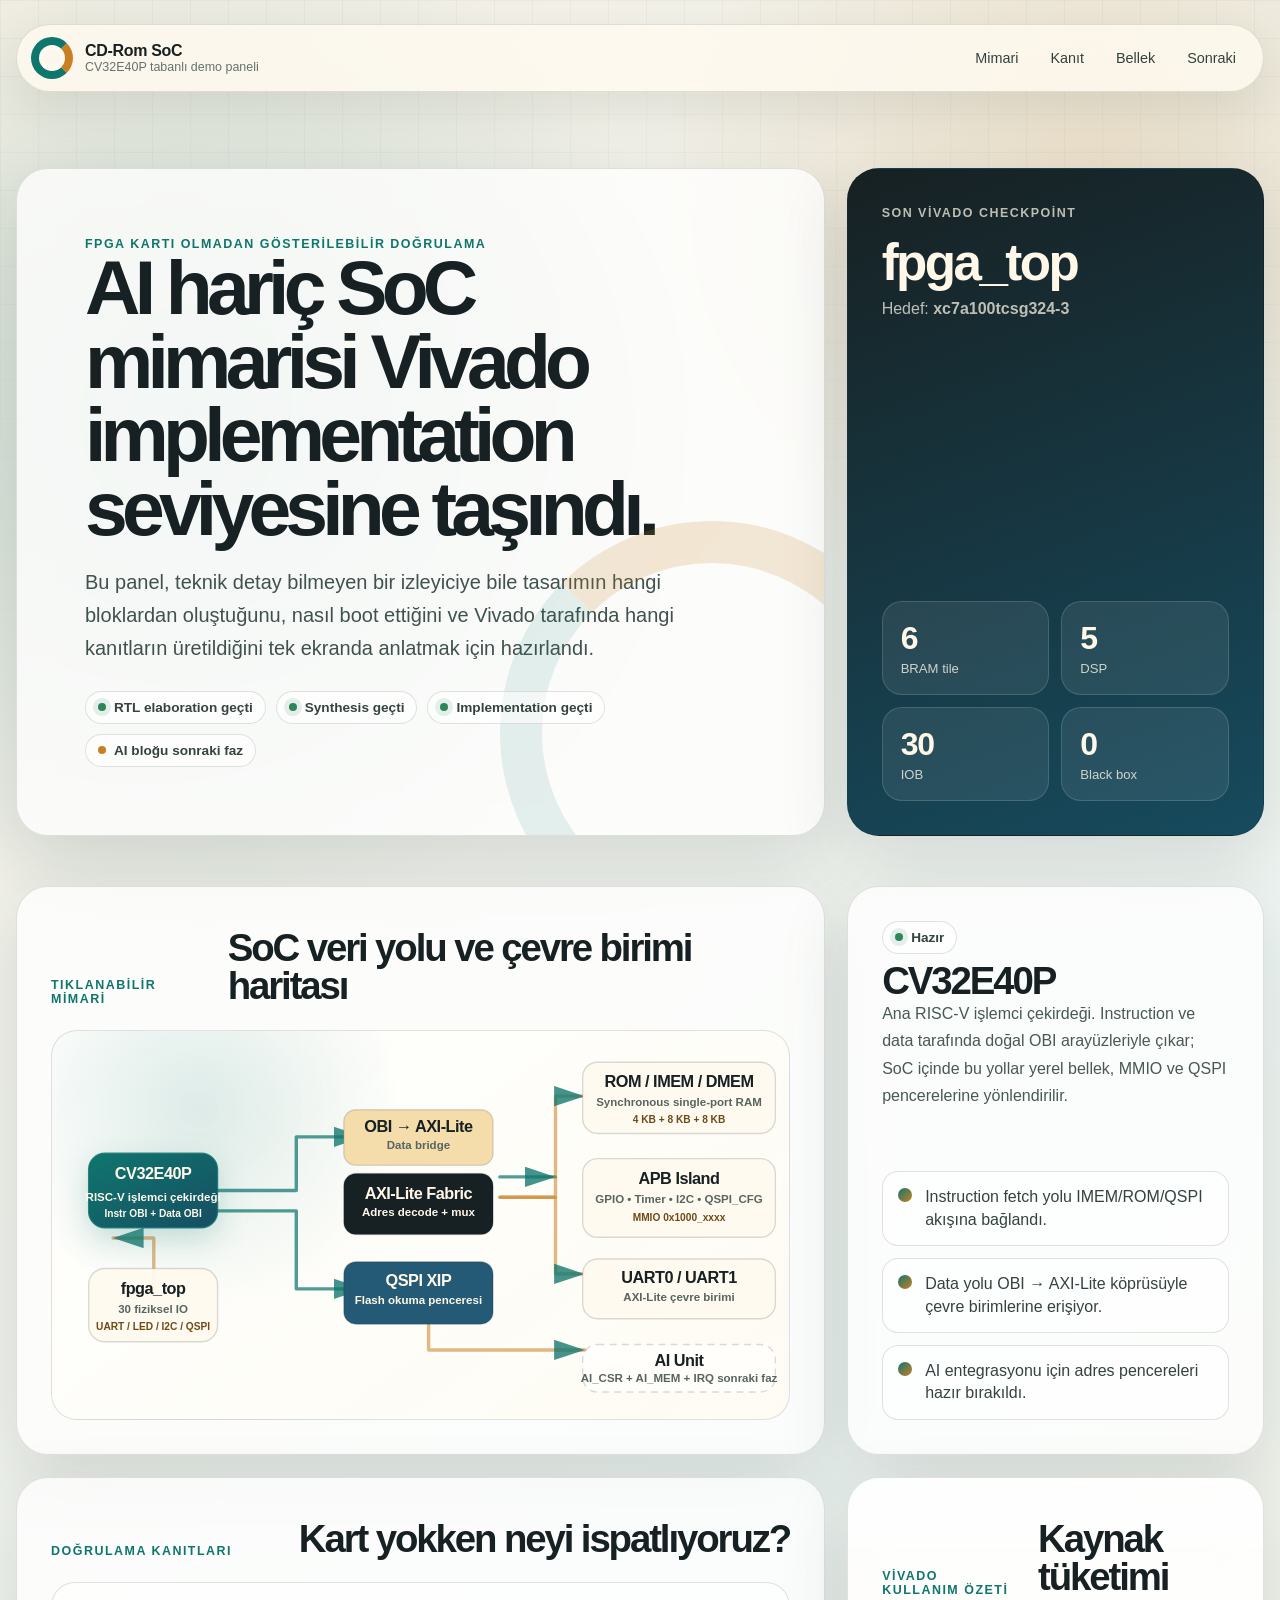
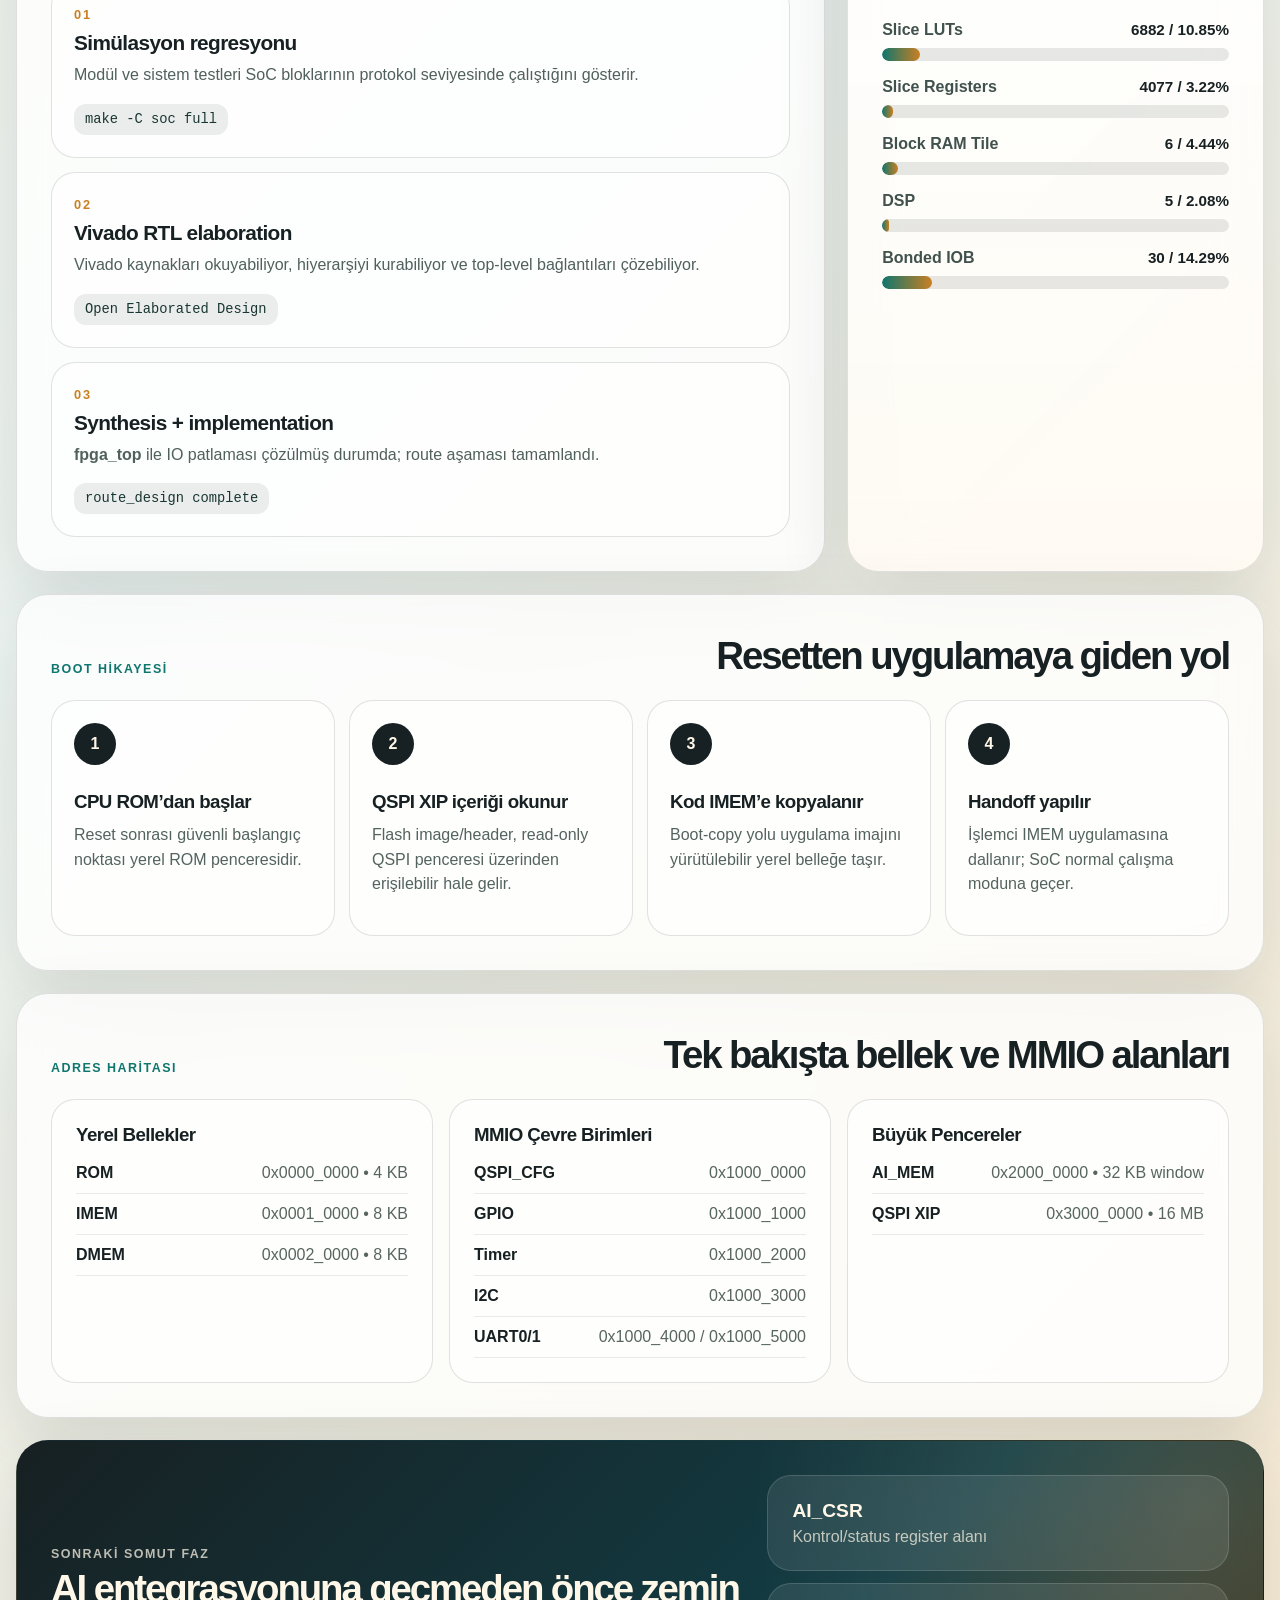
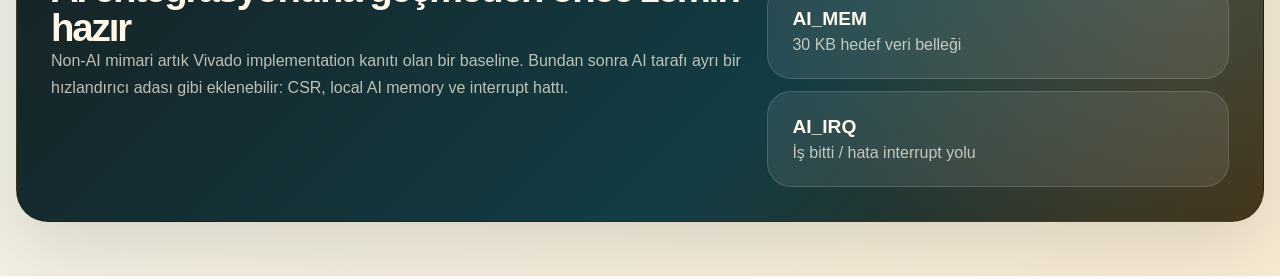
==== demo/index.html @ 30e5ddb4 "repo: add cd-rom soc baseline" ====
<!doctype html>
<html lang="tr">
  <head>
    <meta charset="utf-8" />
    <meta name="viewport" content="width=device-width, initial-scale=1" />
    <title>CD-Rom SoC Demo Dashboard</title>
    <link rel="stylesheet" href="styles.css" />
  </head>
  <body>
    <div class="page-shell">
      <header class="topbar">
        <a class="brand" href="../README.md" aria-label="CD-Rom SoC README">
          <span class="brand-mark" aria-hidden="true"></span>
          <span>
            <strong>CD-Rom SoC</strong>
            <small>CV32E40P tabanlı demo paneli</small>
          </span>
        </a>
        <nav class="topnav" aria-label="Sayfa bölümleri">
          <a href="#mimari">Mimari</a>
          <a href="#kanit">Kanıt</a>
          <a href="#bellek">Bellek</a>
          <a href="#sonraki">Sonraki</a>
        </nav>
      </header>

      <main>
        <section class="hero">
          <div class="hero-copy">
            <p class="eyebrow">FPGA kartı olmadan gösterilebilir doğrulama</p>
            <h1>AI hariç SoC mimarisi Vivado implementation seviyesine taşındı.</h1>
            <p class="hero-text">
              Bu panel, teknik detay bilmeyen bir izleyiciye bile tasarımın hangi bloklardan oluştuğunu,
              nasıl boot ettiğini ve Vivado tarafında hangi kanıtların üretildiğini tek ekranda anlatmak için hazırlandı.
            </p>
            <div class="hero-actions" aria-label="Önemli doğrulama çıktıları">
              <span class="status-pill success">RTL elaboration geçti</span>
              <span class="status-pill success">Synthesis geçti</span>
              <span class="status-pill success">Implementation geçti</span>
              <span class="status-pill muted">AI bloğu sonraki faz</span>
            </div>
          </div>

          <aside class="hero-card" aria-label="Vivado özet metrikleri">
            <div>
              <span class="panel-label">Son Vivado checkpoint</span>
              <h2>fpga_top</h2>
              <p>Hedef: <strong>xc7a100tcsg324-3</strong></p>
            </div>
            <div class="metric-grid compact">
              <article>
                <strong>6</strong>
                <span>BRAM tile</span>
              </article>
              <article>
                <strong>5</strong>
                <span>DSP</span>
              </article>
              <article>
                <strong>30</strong>
                <span>IOB</span>
              </article>
              <article>
                <strong>0</strong>
                <span>Black box</span>
              </article>
            </div>
          </aside>
        </section>

        <section id="mimari" class="section-grid">
          <div class="panel architecture-panel">
            <div class="panel-heading">
              <span class="panel-label">Tıklanabilir mimari</span>
              <h2>SoC veri yolu ve çevre birimi haritası</h2>
            </div>

            <div class="architecture-canvas" role="img" aria-label="CV32E40P SoC mimari diyagramı">
              <svg viewBox="0 0 1120 560" aria-hidden="true">
                <defs>
                  <marker id="arrow" markerWidth="12" markerHeight="12" refX="9" refY="3" orient="auto" markerUnits="strokeWidth">
                    <path d="M0,0 L0,6 L9,3 z" />
                  </marker>
                  <linearGradient id="coreGrad" x1="0" x2="1" y1="0" y2="1">
                    <stop offset="0%" stop-color="#0f766e" />
                    <stop offset="100%" stop-color="#164e63" />
                  </linearGradient>
                </defs>

                <path class="route route-main" d="M240 235 H360 V156 H460" />
                <path class="route route-main" d="M240 265 H360 V380 H460" />
                <path class="route route-main" d="M660 215 H742" />
                <path class="route route-soft" d="M660 245 H742 V96 H785" />
                <path class="route route-soft" d="M660 245 H742 V358 H785" />
                <path class="route route-soft" d="M555 420 V470 H785" />
                <path class="route route-soft" d="M150 380 V305 H90" />

                <g class="arch-node is-active" data-node="core" tabindex="0">
                  <rect x="54" y="180" width="190" height="110" rx="24" class="node-fill core-fill" />
                  <text x="149" y="218" text-anchor="middle" class="node-title light">CV32E40P</text>
                  <text x="149" y="250" text-anchor="middle" class="node-sub light">RISC-V işlemci çekirdeği</text>
                  <text x="149" y="274" text-anchor="middle" class="node-chip light">Instr OBI + Data OBI</text>
                </g>

                <g class="arch-node" data-node="bridge" tabindex="0">
                  <rect x="430" y="116" width="220" height="82" rx="18" class="node-fill warm" />
                  <text x="540" y="149" text-anchor="middle" class="node-title">OBI → AXI-Lite</text>
                  <text x="540" y="174" text-anchor="middle" class="node-sub">Data bridge</text>
                </g>

                <g class="arch-node" data-node="fabric" tabindex="0">
                  <rect x="430" y="210" width="220" height="90" rx="18" class="node-fill ink" />
                  <text x="540" y="247" text-anchor="middle" class="node-title light">AXI-Lite Fabric</text>
                  <text x="540" y="273" text-anchor="middle" class="node-sub light">Adres decode + mux</text>
                </g>

                <g class="arch-node" data-node="qspi" tabindex="0">
                  <rect x="430" y="340" width="220" height="92" rx="18" class="node-fill blue" />
                  <text x="540" y="376" text-anchor="middle" class="node-title light">QSPI XIP</text>
                  <text x="540" y="402" text-anchor="middle" class="node-sub light">Flash okuma penceresi</text>
                </g>

                <g class="arch-node" data-node="memory" tabindex="0">
                  <rect x="782" y="46" width="284" height="105" rx="22" class="node-fill paper" />
                  <text x="924" y="83" text-anchor="middle" class="node-title">ROM / IMEM / DMEM</text>
                  <text x="924" y="111" text-anchor="middle" class="node-sub">Synchronous single-port RAM</text>
                  <text x="924" y="136" text-anchor="middle" class="node-chip">4 KB + 8 KB + 8 KB</text>
                </g>

                <g class="arch-node" data-node="apb" tabindex="0">
                  <rect x="782" y="188" width="284" height="116" rx="22" class="node-fill paper" />
                  <text x="924" y="226" text-anchor="middle" class="node-title">APB Island</text>
                  <text x="924" y="254" text-anchor="middle" class="node-sub">GPIO • Timer • I2C • QSPI_CFG</text>
                  <text x="924" y="280" text-anchor="middle" class="node-chip">MMIO 0x1000_xxxx</text>
                </g>

                <g class="arch-node" data-node="uart" tabindex="0">
                  <rect x="782" y="336" width="284" height="88" rx="22" class="node-fill paper" />
                  <text x="924" y="371" text-anchor="middle" class="node-title">UART0 / UART1</text>
                  <text x="924" y="398" text-anchor="middle" class="node-sub">AXI-Lite çevre birimi</text>
                </g>

                <g class="arch-node" data-node="fpga" tabindex="0">
                  <rect x="54" y="350" width="190" height="108" rx="24" class="node-fill paper" />
                  <text x="149" y="388" text-anchor="middle" class="node-title">fpga_top</text>
                  <text x="149" y="416" text-anchor="middle" class="node-sub">30 fiziksel IO</text>
                  <text x="149" y="440" text-anchor="middle" class="node-chip">UART / LED / I2C / QSPI</text>
                </g>

                <g class="arch-node future" data-node="ai" tabindex="0">
                  <rect x="782" y="462" width="284" height="70" rx="22" class="node-fill future-fill" />
                  <text x="924" y="493" text-anchor="middle" class="node-title">AI Unit</text>
                  <text x="924" y="517" text-anchor="middle" class="node-sub">AI_CSR + AI_MEM + IRQ sonraki faz</text>
                </g>
              </svg>
            </div>
          </div>

          <aside class="panel detail-panel" aria-live="polite">
            <span id="node-status" class="status-pill success">Hazır</span>
            <h2 id="node-title">CV32E40P</h2>
            <p id="node-body">
              Ana RISC-V işlemci çekirdeği. Instruction ve data tarafında doğal OBI arayüzleriyle çıkar;
              SoC içinde bu yollar yerel bellek, MMIO ve QSPI pencerelerine yönlendirilir.
            </p>
            <ul id="node-list" class="check-list">
              <li>Instruction fetch yolu IMEM/ROM/QSPI akışına bağlandı.</li>
              <li>Data yolu OBI → AXI-Lite köprüsüyle çevre birimlerine erişiyor.</li>
              <li>AI entegrasyonu için adres pencereleri hazır bırakıldı.</li>
            </ul>
          </aside>
        </section>

        <section id="kanit" class="evidence-section">
          <div class="panel">
            <div class="panel-heading">
              <span class="panel-label">Doğrulama kanıtları</span>
              <h2>Kart yokken neyi ispatlıyoruz?</h2>
            </div>
            <div class="proof-grid">
              <article class="proof-card">
                <span class="proof-index">01</span>
                <h3>Simülasyon regresyonu</h3>
                <p>Modül ve sistem testleri SoC bloklarının protokol seviyesinde çalıştığını gösterir.</p>
                <code>make -C soc full</code>
              </article>
              <article class="proof-card">
                <span class="proof-index">02</span>
                <h3>Vivado RTL elaboration</h3>
                <p>Vivado kaynakları okuyabiliyor, hiyerarşiyi kurabiliyor ve top-level bağlantıları çözebiliyor.</p>
                <code>Open Elaborated Design</code>
              </article>
              <article class="proof-card">
                <span class="proof-index">03</span>
                <h3>Synthesis + implementation</h3>
                <p><strong>fpga_top</strong> ile IO patlaması çözülmüş durumda; route aşaması tamamlandı.</p>
                <code>route_design complete</code>
              </article>
            </div>
          </div>

          <div class="panel metrics-panel">
            <div class="panel-heading">
              <span class="panel-label">Vivado kullanım özeti</span>
              <h2>Kaynak tüketimi</h2>
            </div>
            <div class="metric-list">
              <div class="meter-row">
                <span>Slice LUTs</span>
                <strong>6882 / 10.85%</strong>
                <i style="--value: 10.85%"></i>
              </div>
              <div class="meter-row">
                <span>Slice Registers</span>
                <strong>4077 / 3.22%</strong>
                <i style="--value: 3.22%"></i>
              </div>
              <div class="meter-row">
                <span>Block RAM Tile</span>
                <strong>6 / 4.44%</strong>
                <i style="--value: 4.44%"></i>
              </div>
              <div class="meter-row">
                <span>DSP</span>
                <strong>5 / 2.08%</strong>
                <i style="--value: 2.08%"></i>
              </div>
              <div class="meter-row">
                <span>Bonded IOB</span>
                <strong>30 / 14.29%</strong>
                <i style="--value: 14.29%"></i>
              </div>
            </div>
          </div>
        </section>

        <section class="flow-section">
          <div class="panel">
            <div class="panel-heading">
              <span class="panel-label">Boot hikayesi</span>
              <h2>Resetten uygulamaya giden yol</h2>
            </div>
            <ol class="timeline">
              <li>
                <span>1</span>
                <div>
                  <h3>CPU ROM’dan başlar</h3>
                  <p>Reset sonrası güvenli başlangıç noktası yerel ROM penceresidir.</p>
                </div>
              </li>
              <li>
                <span>2</span>
                <div>
                  <h3>QSPI XIP içeriği okunur</h3>
                  <p>Flash image/header, read-only QSPI penceresi üzerinden erişilebilir hale gelir.</p>
                </div>
              </li>
              <li>
                <span>3</span>
                <div>
                  <h3>Kod IMEM’e kopyalanır</h3>
                  <p>Boot-copy yolu uygulama imajını yürütülebilir yerel belleğe taşır.</p>
                </div>
              </li>
              <li>
                <span>4</span>
                <div>
                  <h3>Handoff yapılır</h3>
                  <p>İşlemci IMEM uygulamasına dallanır; SoC normal çalışma moduna geçer.</p>
                </div>
              </li>
            </ol>
          </div>
        </section>

        <section id="bellek" class="panel">
          <div class="panel-heading">
            <span class="panel-label">Adres haritası</span>
            <h2>Tek bakışta bellek ve MMIO alanları</h2>
          </div>
          <div class="memory-grid">
            <article>
              <h3>Yerel Bellekler</h3>
              <dl>
                <div><dt>ROM</dt><dd>0x0000_0000 • 4 KB</dd></div>
                <div><dt>IMEM</dt><dd>0x0001_0000 • 8 KB</dd></div>
                <div><dt>DMEM</dt><dd>0x0002_0000 • 8 KB</dd></div>
              </dl>
            </article>
            <article>
              <h3>MMIO Çevre Birimleri</h3>
              <dl>
                <div><dt>QSPI_CFG</dt><dd>0x1000_0000</dd></div>
                <div><dt>GPIO</dt><dd>0x1000_1000</dd></div>
                <div><dt>Timer</dt><dd>0x1000_2000</dd></div>
                <div><dt>I2C</dt><dd>0x1000_3000</dd></div>
                <div><dt>UART0/1</dt><dd>0x1000_4000 / 0x1000_5000</dd></div>
              </dl>
            </article>
            <article class="accent-card">
              <h3>Büyük Pencereler</h3>
              <dl>
                <div><dt>AI_MEM</dt><dd>0x2000_0000 • 32 KB window</dd></div>
                <div><dt>QSPI XIP</dt><dd>0x3000_0000 • 16 MB</dd></div>
              </dl>
            </article>
          </div>
        </section>

        <section id="sonraki" class="next-section">
          <div class="panel next-panel">
            <div>
              <span class="panel-label">Sonraki somut faz</span>
              <h2>AI entegrasyonuna geçmeden önce zemin hazır</h2>
              <p>
                Non-AI mimari artık Vivado implementation kanıtı olan bir baseline. Bundan sonra AI tarafı
                ayrı bir hızlandırıcı adası gibi eklenebilir: CSR, local AI memory ve interrupt hattı.
              </p>
            </div>
            <div class="next-cards">
              <article><strong>AI_CSR</strong><span>Kontrol/status register alanı</span></article>
              <article><strong>AI_MEM</strong><span>30 KB hedef veri belleği</span></article>
              <article><strong>AI_IRQ</strong><span>İş bitti / hata interrupt yolu</span></article>
            </div>
          </div>
        </section>
      </main>
    </div>

    <script src="app.js"></script>
  </body>
</html>
---- demo/styles.css ----
:root {
  color-scheme: light;
  --ink: #172022;
  --muted: #64716f;
  --paper: #fffaf0;
  --panel: rgba(255, 255, 255, 0.76);
  --line: rgba(23, 32, 34, 0.13);
  --teal: #0f766e;
  --teal-dark: #164e63;
  --amber: #c97f22;
  --amber-soft: #f5ddab;
  --green: #2f855a;
  --blue: #245a75;
  --shadow: 0 24px 70px rgba(36, 48, 51, 0.14);
  --radius-lg: 32px;
  --radius-md: 22px;
  --radius-sm: 14px;
}

* {
  box-sizing: border-box;
}

html {
  scroll-behavior: smooth;
}

body {
  margin: 0;
  min-height: 100vh;
  color: var(--ink);
  font-family:
    "Aptos",
    "Segoe UI",
    "Trebuchet MS",
    sans-serif;
  background:
    radial-gradient(circle at 15% 12%, rgba(15, 118, 110, 0.18), transparent 32rem),
    radial-gradient(circle at 86% 6%, rgba(201, 127, 34, 0.18), transparent 28rem),
    linear-gradient(135deg, #f4efe4 0%, #eef5f2 48%, #f9ead2 100%);
}

body::before {
  position: fixed;
  inset: 0;
  z-index: -1;
  content: "";
  background-image:
    linear-gradient(rgba(23, 32, 34, 0.045) 1px, transparent 1px),
    linear-gradient(90deg, rgba(23, 32, 34, 0.045) 1px, transparent 1px);
  background-size: 38px 38px;
  mask-image: linear-gradient(to bottom, rgba(0, 0, 0, 0.78), transparent 82%);
}

a {
  color: inherit;
}

.page-shell {
  width: min(1320px, calc(100% - 32px));
  margin: 0 auto;
  padding: 24px 0 54px;
}

.topbar {
  position: sticky;
  top: 16px;
  z-index: 10;
  display: flex;
  align-items: center;
  justify-content: space-between;
  gap: 24px;
  padding: 12px 14px;
  border: 1px solid var(--line);
  border-radius: 999px;
  background: rgba(255, 250, 240, 0.82);
  box-shadow: 0 18px 48px rgba(42, 48, 43, 0.1);
  backdrop-filter: blur(18px);
}

.brand {
  display: inline-flex;
  align-items: center;
  gap: 12px;
  text-decoration: none;
}

.brand-mark {
  width: 42px;
  height: 42px;
  border: 8px solid var(--teal);
  border-right-color: var(--amber);
  border-radius: 50%;
  box-shadow: inset 0 0 0 5px rgba(255, 250, 240, 0.96);
}

.brand strong,
.brand small {
  display: block;
}

.brand strong {
  letter-spacing: -0.02em;
}

.brand small {
  color: var(--muted);
  font-size: 0.78rem;
}

.topnav {
  display: flex;
  gap: 6px;
  align-items: center;
  flex-wrap: wrap;
}

.topnav a {
  padding: 10px 13px;
  border-radius: 999px;
  color: #31413e;
  font-size: 0.9rem;
  text-decoration: none;
}

.topnav a:hover {
  background: rgba(15, 118, 110, 0.1);
}

.hero {
  display: grid;
  grid-template-columns: minmax(0, 1.55fr) minmax(340px, 0.8fr);
  gap: 22px;
  align-items: stretch;
  padding: 76px 0 28px;
}

.hero-copy,
.hero-card,
.panel {
  border: 1px solid var(--line);
  border-radius: var(--radius-lg);
  background: var(--panel);
  box-shadow: var(--shadow);
  backdrop-filter: blur(18px);
}

.hero-copy {
  position: relative;
  overflow: hidden;
  padding: clamp(30px, 6vw, 68px);
}

.hero-copy::after {
  position: absolute;
  right: -100px;
  bottom: -110px;
  width: 340px;
  height: 340px;
  content: "";
  border: 42px solid rgba(15, 118, 110, 0.1);
  border-top-color: rgba(201, 127, 34, 0.18);
  border-radius: 50%;
}

.eyebrow,
.panel-label {
  margin: 0;
  color: var(--teal);
  font-size: 0.78rem;
  font-weight: 800;
  letter-spacing: 0.12em;
  text-transform: uppercase;
}

h1,
h2,
h3,
p {
  margin-top: 0;
}

h1 {
  max-width: 900px;
  margin-bottom: 20px;
  font-size: clamp(2.4rem, 6vw, 5.7rem);
  line-height: 0.96;
  letter-spacing: -0.075em;
}

.hero-text {
  max-width: 760px;
  color: #40514e;
  font-size: clamp(1rem, 2vw, 1.25rem);
  line-height: 1.65;
}

.hero-actions {
  position: relative;
  z-index: 1;
  display: flex;
  flex-wrap: wrap;
  gap: 10px;
  margin-top: 26px;
}

.status-pill {
  display: inline-flex;
  align-items: center;
  width: fit-content;
  gap: 8px;
  padding: 8px 12px;
  border: 1px solid var(--line);
  border-radius: 999px;
  background: rgba(255, 255, 255, 0.58);
  color: #344340;
  font-size: 0.85rem;
  font-weight: 800;
}

.status-pill::before {
  width: 8px;
  height: 8px;
  content: "";
  border-radius: 50%;
  background: var(--muted);
}

.status-pill.success::before {
  background: var(--green);
  box-shadow: 0 0 0 5px rgba(47, 133, 90, 0.12);
}

.status-pill.muted::before {
  background: var(--amber);
}

.hero-card {
  display: flex;
  flex-direction: column;
  justify-content: space-between;
  gap: 32px;
  padding: 34px;
  background:
    linear-gradient(160deg, rgba(23, 32, 34, 0.92), rgba(22, 78, 99, 0.92)),
    var(--ink);
  color: #fff8e9;
}

.hero-card .panel-label,
.hero-card p {
  color: rgba(255, 248, 233, 0.72);
}

.hero-card h2 {
  margin: 12px 0 8px;
  font-size: clamp(2rem, 4vw, 3.3rem);
  letter-spacing: -0.05em;
}

.metric-grid {
  display: grid;
  grid-template-columns: repeat(2, 1fr);
  gap: 12px;
}

.metric-grid article {
  padding: 18px;
  border: 1px solid rgba(255, 255, 255, 0.14);
  border-radius: 20px;
  background: rgba(255, 255, 255, 0.08);
}

.metric-grid strong,
.metric-grid span {
  display: block;
}

.metric-grid strong {
  margin-bottom: 4px;
  font-size: 2rem;
  letter-spacing: -0.04em;
}

.metric-grid span {
  color: rgba(255, 248, 233, 0.78);
  font-size: 0.82rem;
}

.section-grid,
.evidence-section {
  display: grid;
  grid-template-columns: minmax(0, 1.65fr) minmax(320px, 0.85fr);
  gap: 22px;
  align-items: stretch;
  margin-top: 22px;
}

.panel {
  padding: clamp(22px, 3vw, 34px);
}

.panel-heading {
  display: flex;
  align-items: end;
  justify-content: space-between;
  gap: 20px;
  margin-bottom: 24px;
}

.panel-heading h2,
.detail-panel h2,
.next-panel h2 {
  margin: 8px 0 0;
  font-size: clamp(1.65rem, 3vw, 2.55rem);
  line-height: 1;
  letter-spacing: -0.055em;
}

.architecture-panel {
  overflow: hidden;
}

.architecture-canvas {
  min-height: 390px;
  border: 1px solid var(--line);
  border-radius: 26px;
  background:
    radial-gradient(circle at 20% 20%, rgba(15, 118, 110, 0.14), transparent 30%),
    linear-gradient(145deg, rgba(255, 255, 255, 0.74), rgba(255, 250, 240, 0.72));
  overflow: hidden;
}

.architecture-canvas svg {
  display: block;
  width: 100%;
  min-width: 760px;
}

.route {
  fill: none;
  stroke-width: 5;
  stroke-linecap: round;
  stroke-linejoin: round;
  marker-end: url("#arrow");
}

.route-main {
  stroke: rgba(15, 118, 110, 0.72);
}

.route-soft {
  stroke: rgba(201, 127, 34, 0.55);
}

#arrow path {
  fill: rgba(15, 118, 110, 0.78);
}

.arch-node {
  cursor: pointer;
  outline: none;
}

.arch-node .node-fill {
  stroke: rgba(23, 32, 34, 0.16);
  stroke-width: 2;
  transition:
    transform 180ms ease,
    filter 180ms ease,
    stroke 180ms ease;
}

.arch-node:hover .node-fill,
.arch-node:focus-visible .node-fill,
.arch-node.is-active .node-fill {
  filter: drop-shadow(0 16px 22px rgba(15, 118, 110, 0.22));
  stroke: rgba(15, 118, 110, 0.82);
}

.core-fill {
  fill: url("#coreGrad");
}

.warm {
  fill: #f5ddab;
}

.ink {
  fill: #172022;
}

.blue {
  fill: #245a75;
}

.paper {
  fill: rgba(255, 250, 240, 0.95);
}

.future-fill {
  fill: rgba(255, 255, 255, 0.52);
  stroke-dasharray: 10 8;
}

.node-title {
  fill: var(--ink);
  font-size: 24px;
  font-weight: 900;
  letter-spacing: -0.03em;
}

.node-sub {
  fill: #576561;
  font-size: 17px;
  font-weight: 700;
}

.node-chip {
  fill: #6d4b17;
  font-size: 15px;
  font-weight: 900;
}

.light {
  fill: #fff8e9;
}

.detail-panel {
  display: flex;
  flex-direction: column;
  min-height: 100%;
}

.detail-panel p {
  color: #475855;
  font-size: 1rem;
  line-height: 1.7;
}

.check-list {
  display: grid;
  gap: 12px;
  padding: 0;
  margin: auto 0 0;
  list-style: none;
}

.check-list li {
  position: relative;
  padding: 14px 14px 14px 42px;
  border: 1px solid var(--line);
  border-radius: 16px;
  background: rgba(255, 255, 255, 0.48);
  color: #344340;
  line-height: 1.4;
}

.check-list li::before {
  position: absolute;
  left: 15px;
  top: 16px;
  width: 14px;
  height: 14px;
  content: "";
  border-radius: 50%;
  background: linear-gradient(135deg, var(--teal), var(--amber));
}

.proof-grid {
  display: grid;
  gap: 14px;
}

.proof-card {
  position: relative;
  padding: 22px;
  border: 1px solid var(--line);
  border-radius: 24px;
  background: rgba(255, 255, 255, 0.54);
}

.proof-index {
  color: var(--amber);
  font-size: 0.8rem;
  font-weight: 900;
  letter-spacing: 0.15em;
}

.proof-card h3 {
  margin: 8px 0;
  font-size: 1.3rem;
  letter-spacing: -0.03em;
}

.proof-card p {
  color: #50605c;
  line-height: 1.55;
}

code {
  display: inline-flex;
  max-width: 100%;
  padding: 8px 11px;
  overflow-x: auto;
  border-radius: 12px;
  background: rgba(23, 32, 34, 0.08);
  color: #183631;
  font-family: "Cascadia Code", "SFMono-Regular", Consolas, monospace;
  font-size: 0.86rem;
}

.metrics-panel {
  background:
    linear-gradient(180deg, rgba(255, 255, 255, 0.7), rgba(255, 250, 240, 0.72)),
    var(--panel);
}

.metric-list {
  display: grid;
  gap: 17px;
}

.meter-row {
  display: grid;
  grid-template-columns: 1fr auto;
  gap: 9px 18px;
  align-items: center;
}

.meter-row span {
  color: #40514e;
  font-weight: 800;
}

.meter-row strong {
  color: var(--ink);
  font-size: 0.95rem;
}

.meter-row i {
  grid-column: 1 / -1;
  height: 13px;
  border-radius: 999px;
  background: rgba(23, 32, 34, 0.1);
  overflow: hidden;
}

.meter-row i::before {
  display: block;
  width: var(--value);
  height: 100%;
  content: "";
  border-radius: inherit;
  background: linear-gradient(90deg, var(--teal), var(--amber));
}

.flow-section,
#bellek,
.next-section {
  margin-top: 22px;
}

.timeline {
  display: grid;
  grid-template-columns: repeat(4, 1fr);
  gap: 14px;
  padding: 0;
  margin: 0;
  list-style: none;
}

.timeline li {
  position: relative;
  min-height: 210px;
  padding: 22px;
  border: 1px solid var(--line);
  border-radius: 24px;
  background: rgba(255, 255, 255, 0.55);
}

.timeline li span {
  display: grid;
  width: 42px;
  height: 42px;
  margin-bottom: 26px;
  place-items: center;
  border-radius: 50%;
  background: var(--ink);
  color: #fff8e9;
  font-weight: 900;
}

.timeline h3 {
  margin-bottom: 10px;
  letter-spacing: -0.03em;
}

.timeline p {
  color: #53635f;
  line-height: 1.55;
}

.memory-grid {
  display: grid;
  grid-template-columns: repeat(3, 1fr);
  gap: 16px;
}

.memory-grid article,
.next-cards article {
  padding: 24px;
  border: 1px solid var(--line);
  border-radius: 24px;
  background: rgba(255, 255, 255, 0.56);
}

.memory-grid h3 {
  margin-bottom: 18px;
  letter-spacing: -0.03em;
}

dl {
  display: grid;
  gap: 11px;
  margin: 0;
}

dl div {
  display: flex;
  justify-content: space-between;
  gap: 18px;
  padding-bottom: 11px;
  border-bottom: 1px solid rgba(23, 32, 34, 0.09);
}

dt {
  font-weight: 900;
}

dd {
  margin: 0;
  color: #576561;
  text-align: right;
}

.accent-card {
  background:
    linear-gradient(145deg, rgba(15, 118, 110, 0.1), rgba(201, 127, 34, 0.14)),
    rgba(255, 255, 255, 0.56);
}

.next-panel {
  display: grid;
  grid-template-columns: minmax(0, 1.2fr) minmax(360px, 0.8fr);
  gap: 24px;
  align-items: center;
  color: #fff8e9;
  background:
    radial-gradient(circle at 95% 18%, rgba(245, 221, 171, 0.16), transparent 28rem),
    linear-gradient(135deg, #172022, #123c44 62%, #3b2c14);
}

.next-panel .panel-label,
.next-panel p {
  color: rgba(255, 248, 233, 0.72);
}

.next-panel p {
  max-width: 760px;
  line-height: 1.7;
}

.next-cards {
  display: grid;
  gap: 12px;
}

.next-cards article {
  background: rgba(255, 255, 255, 0.09);
  border-color: rgba(255, 255, 255, 0.14);
}

.next-cards strong,
.next-cards span {
  display: block;
}

.next-cards strong {
  margin-bottom: 6px;
  color: #fff8e9;
  font-size: 1.2rem;
}

.next-cards span {
  color: rgba(255, 248, 233, 0.72);
}

@media (max-width: 1040px) {
  .hero,
  .section-grid,
  .evidence-section,
  .next-panel {
    grid-template-columns: 1fr;
  }

  .timeline,
  .memory-grid {
    grid-template-columns: repeat(2, 1fr);
  }
}

@media (max-width: 720px) {
  .page-shell {
    width: min(100% - 20px, 1320px);
    padding-top: 10px;
  }

  .topbar {
    position: static;
    align-items: flex-start;
    border-radius: 24px;
    flex-direction: column;
  }

  .hero {
    padding-top: 20px;
  }

  .hero-copy,
  .hero-card,
  .panel {
    border-radius: 24px;
  }

  .architecture-canvas {
    overflow-x: auto;
  }

  .timeline,
  .memory-grid {
    grid-template-columns: 1fr;
  }

  dl div {
    align-items: flex-start;
    flex-direction: column;
    gap: 4px;
  }

  dd {
    text-align: left;
  }
}
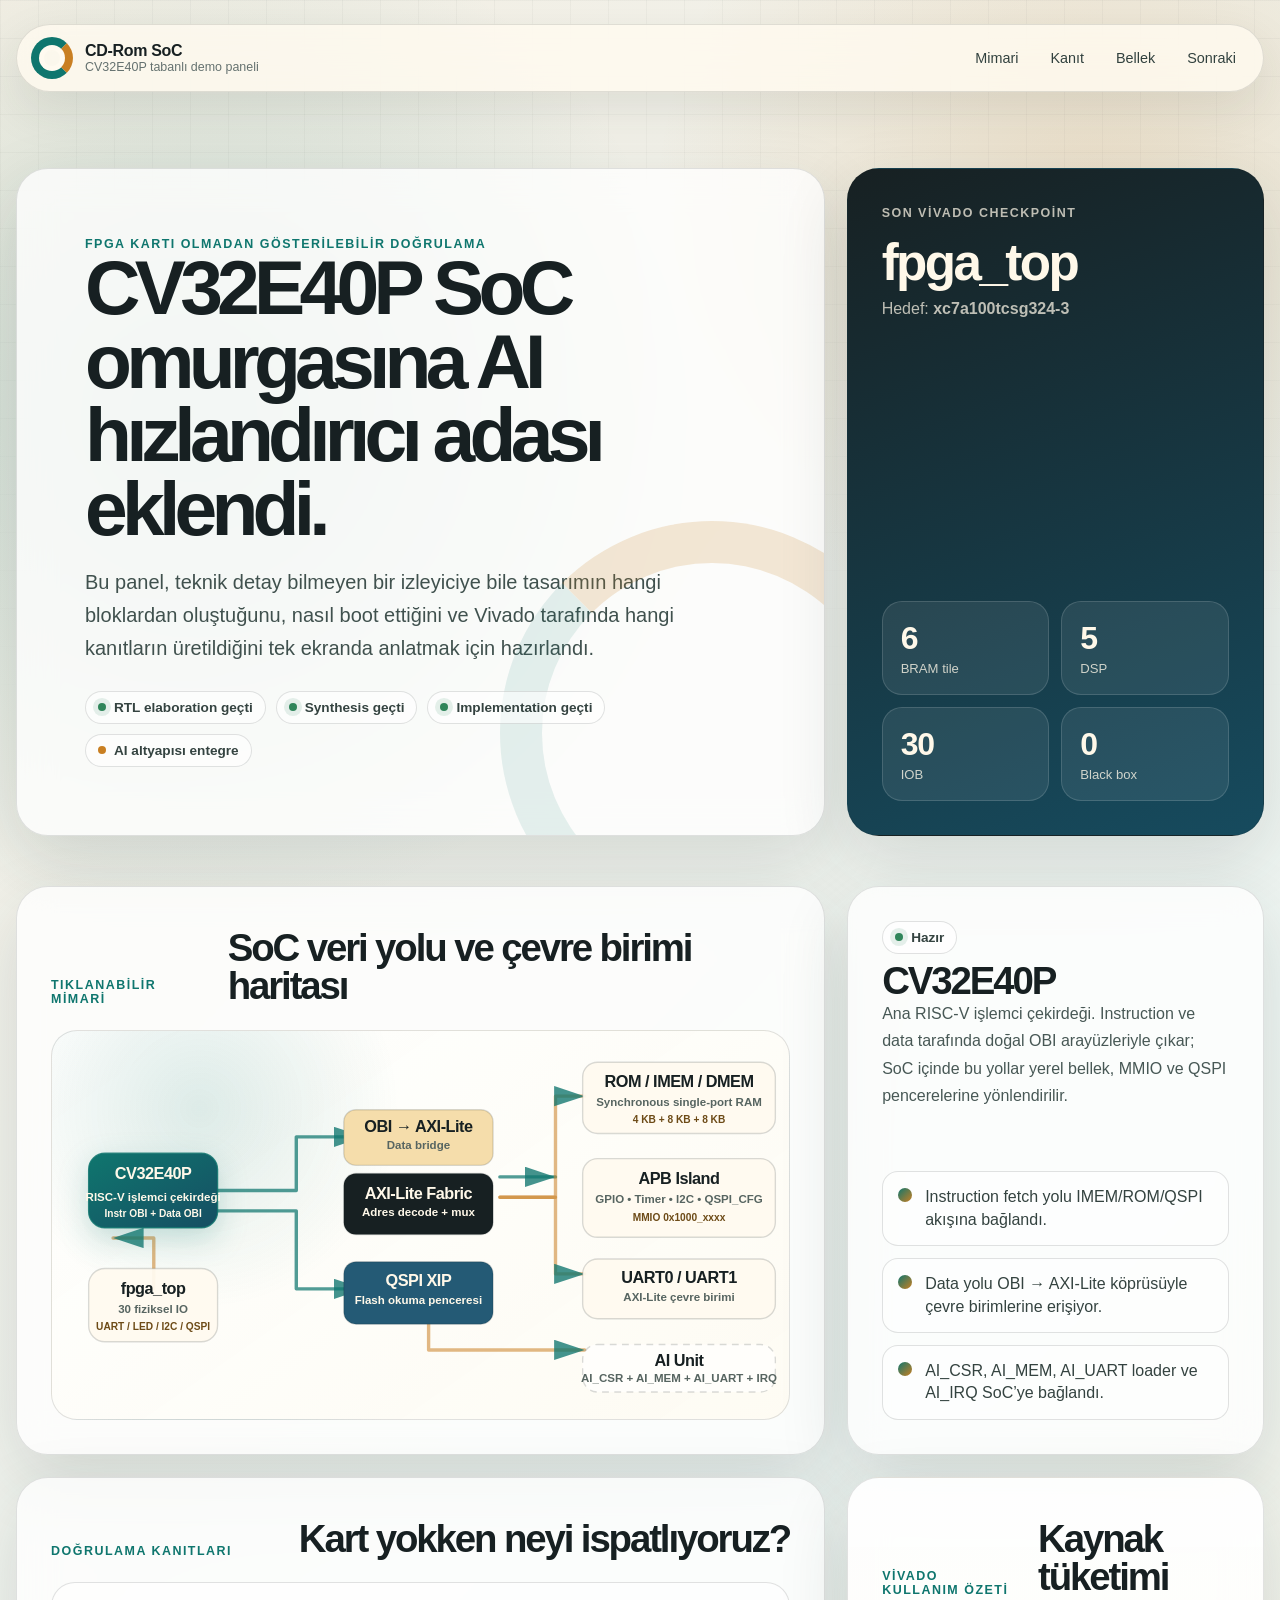
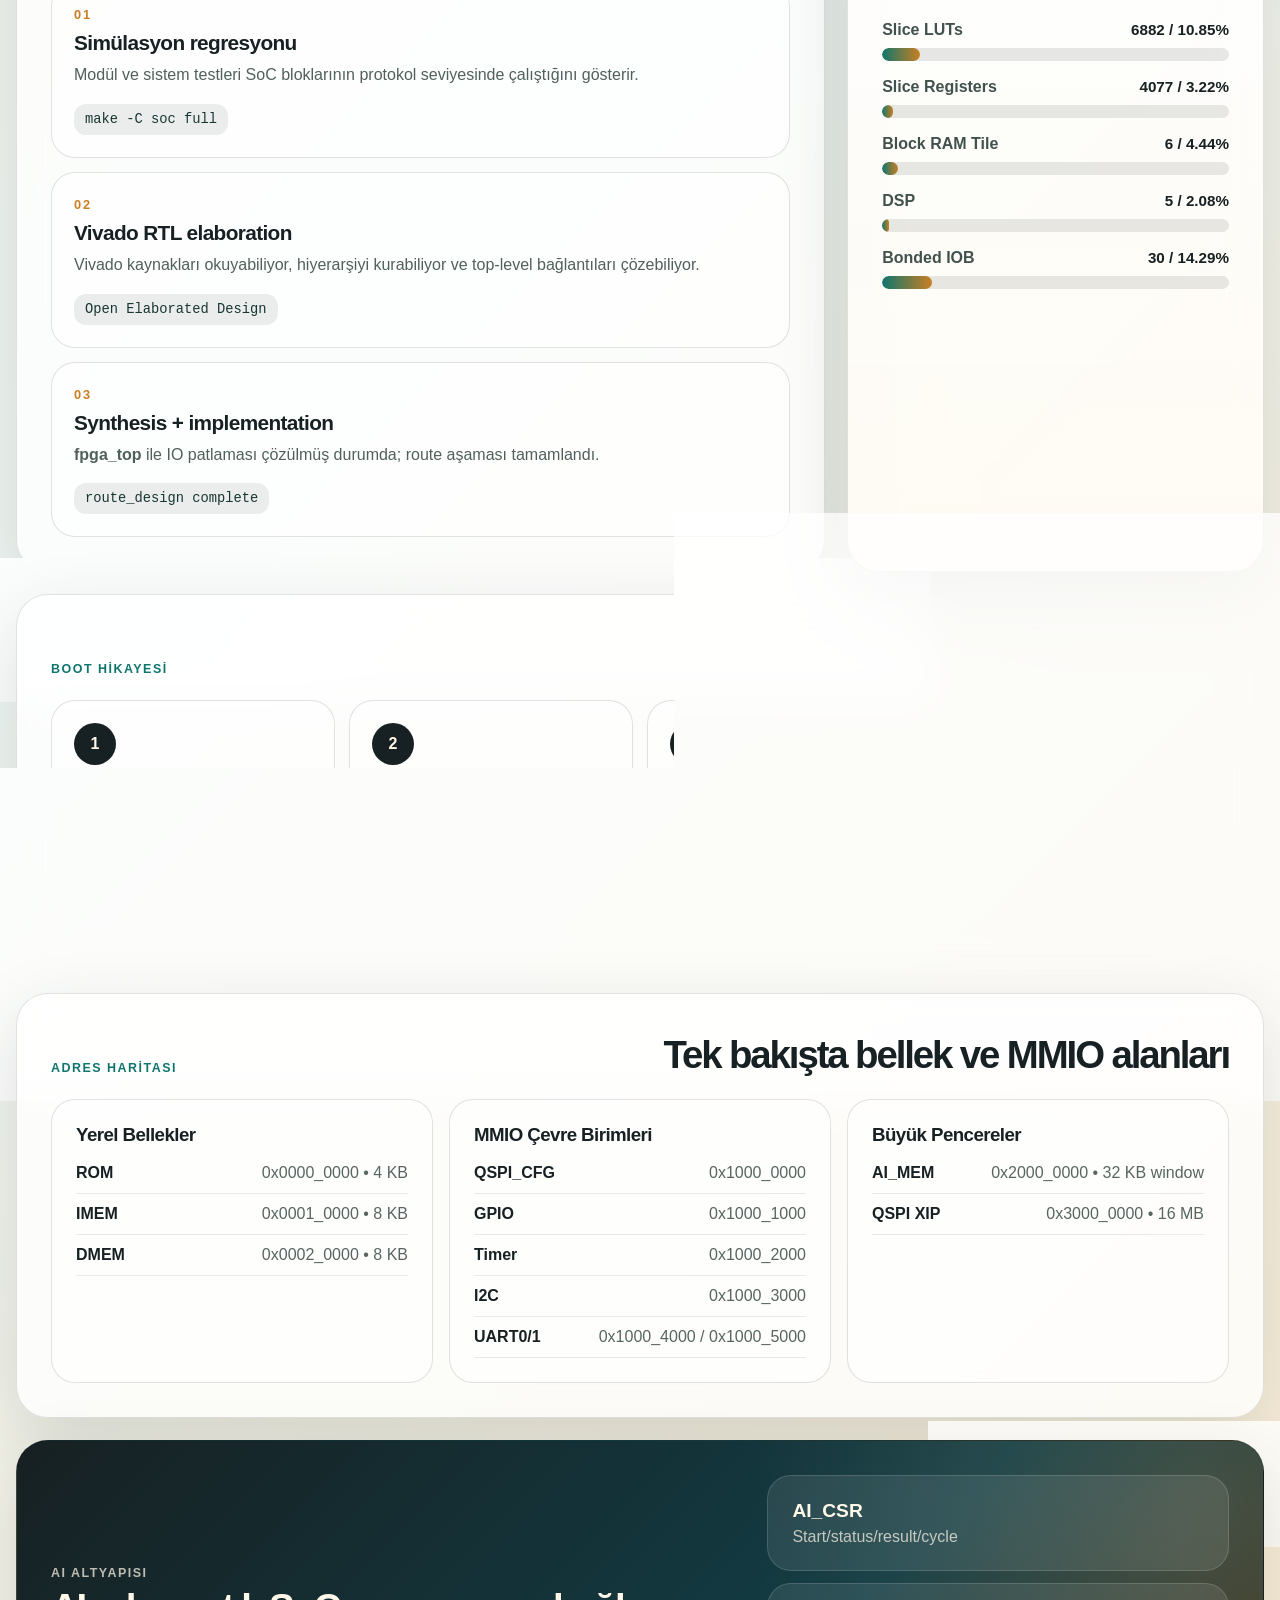
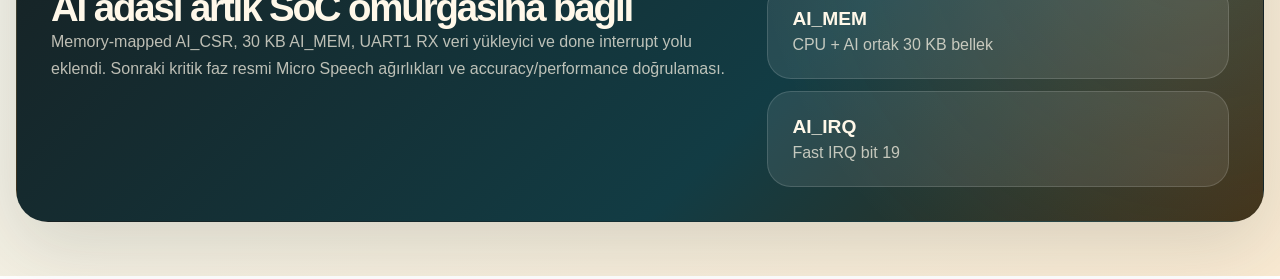
==== commit 46e05d94: "Ai kısmı initialize edildi Axi v soc güncellleemeleri readme'ye eklendi" ====
--- a/demo/index.html
+++ b/demo/index.html
@@ -28,7 +28,7 @@
         <section class="hero">
           <div class="hero-copy">
             <p class="eyebrow">FPGA kartı olmadan gösterilebilir doğrulama</p>
-            <h1>AI hariç SoC mimarisi Vivado implementation seviyesine taşındı.</h1>
+            <h1>CV32E40P SoC omurgasına AI hızlandırıcı adası eklendi.</h1>
             <p class="hero-text">
               Bu panel, teknik detay bilmeyen bir izleyiciye bile tasarımın hangi bloklardan oluştuğunu,
               nasıl boot ettiğini ve Vivado tarafında hangi kanıtların üretildiğini tek ekranda anlatmak için hazırlandı.
@@ -37,7 +37,7 @@
               <span class="status-pill success">RTL elaboration geçti</span>
               <span class="status-pill success">Synthesis geçti</span>
               <span class="status-pill success">Implementation geçti</span>
-              <span class="status-pill muted">AI bloğu sonraki faz</span>
+              <span class="status-pill muted">AI altyapısı entegre</span>
             </div>
           </div>
 
@@ -150,7 +150,7 @@
                 <g class="arch-node future" data-node="ai" tabindex="0">
                   <rect x="782" y="462" width="284" height="70" rx="22" class="node-fill future-fill" />
                   <text x="924" y="493" text-anchor="middle" class="node-title">AI Unit</text>
-                  <text x="924" y="517" text-anchor="middle" class="node-sub">AI_CSR + AI_MEM + IRQ sonraki faz</text>
+                  <text x="924" y="517" text-anchor="middle" class="node-sub">AI_CSR + AI_MEM + AI_UART + IRQ</text>
                 </g>
               </svg>
             </div>
@@ -166,7 +166,7 @@
             <ul id="node-list" class="check-list">
               <li>Instruction fetch yolu IMEM/ROM/QSPI akışına bağlandı.</li>
               <li>Data yolu OBI → AXI-Lite köprüsüyle çevre birimlerine erişiyor.</li>
-              <li>AI entegrasyonu için adres pencereleri hazır bırakıldı.</li>
+              <li>AI_CSR, AI_MEM, AI_UART loader ve AI_IRQ SoC’ye bağlandı.</li>
             </ul>
           </aside>
         </section>
@@ -310,17 +310,17 @@
         <section id="sonraki" class="next-section">
           <div class="panel next-panel">
             <div>
-              <span class="panel-label">Sonraki somut faz</span>
-              <h2>AI entegrasyonuna geçmeden önce zemin hazır</h2>
+              <span class="panel-label">AI altyapısı</span>
+              <h2>AI adası artık SoC omurgasına bağlı</h2>
               <p>
-                Non-AI mimari artık Vivado implementation kanıtı olan bir baseline. Bundan sonra AI tarafı
-                ayrı bir hızlandırıcı adası gibi eklenebilir: CSR, local AI memory ve interrupt hattı.
+                Memory-mapped AI_CSR, 30 KB AI_MEM, UART1 RX veri yükleyici ve done interrupt yolu eklendi.
+                Sonraki kritik faz resmi Micro Speech ağırlıkları ve accuracy/performance doğrulaması.
               </p>
             </div>
             <div class="next-cards">
-              <article><strong>AI_CSR</strong><span>Kontrol/status register alanı</span></article>
-              <article><strong>AI_MEM</strong><span>30 KB hedef veri belleği</span></article>
-              <article><strong>AI_IRQ</strong><span>İş bitti / hata interrupt yolu</span></article>
+              <article><strong>AI_CSR</strong><span>Start/status/result/cycle</span></article>
+              <article><strong>AI_MEM</strong><span>CPU + AI ortak 30 KB bellek</span></article>
+              <article><strong>AI_IRQ</strong><span>Fast IRQ bit 19</span></article>
             </div>
           </div>
         </section>
